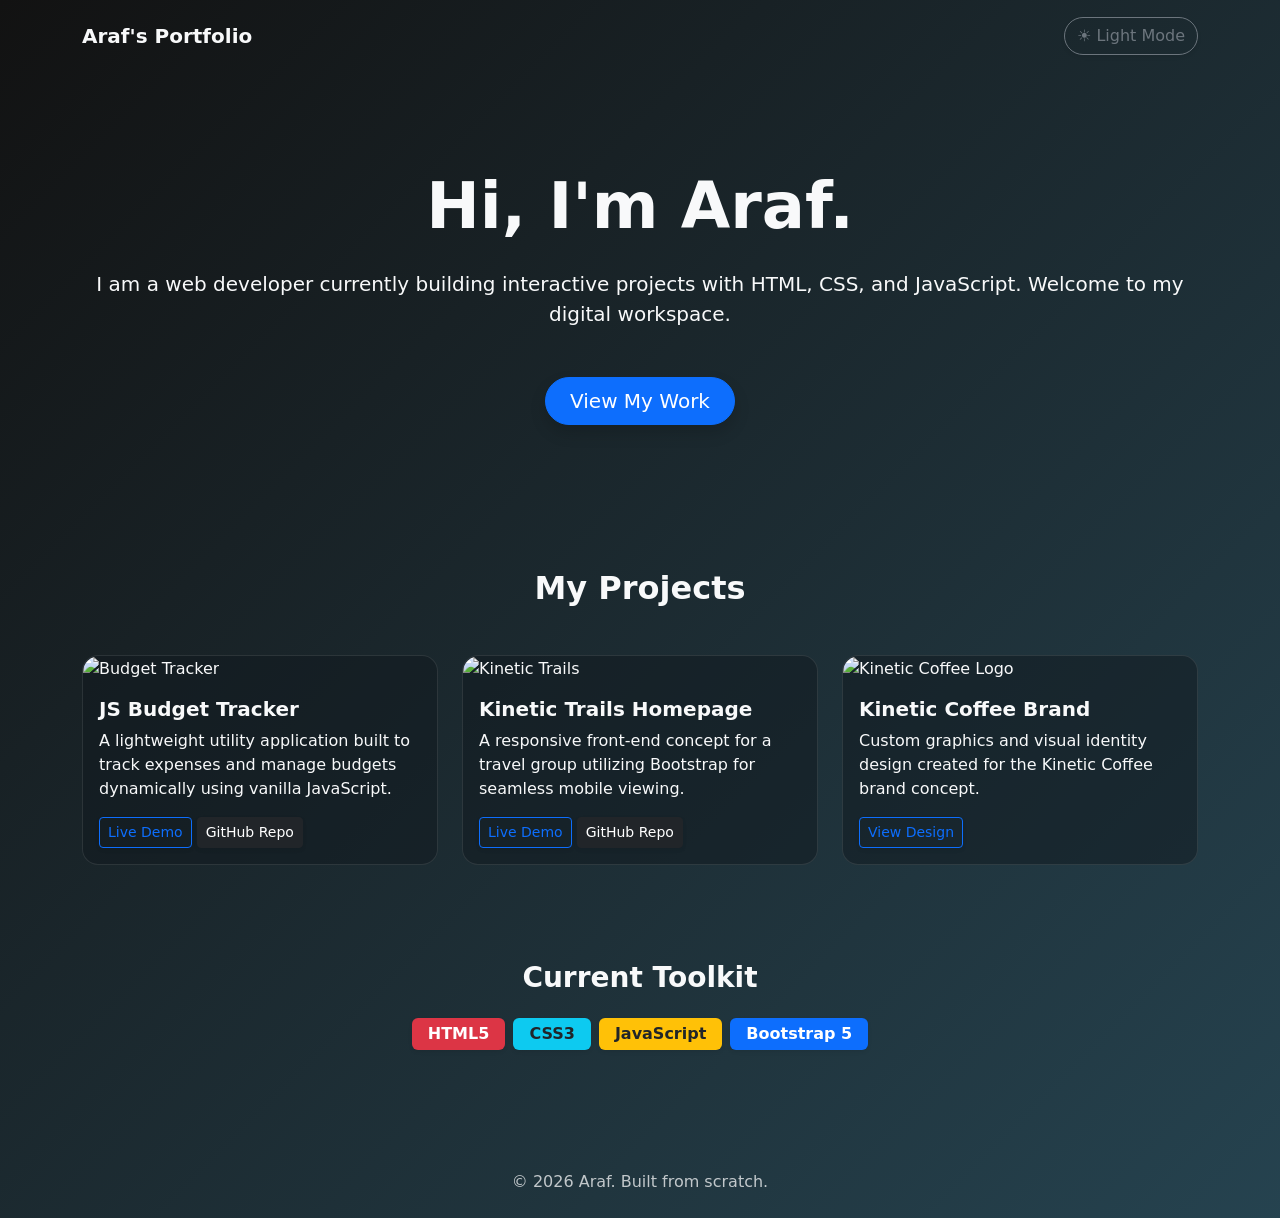
==== index.html @ af76c098 "added the main index, css, js. I also used bootstrap for mobile viewing experience. This is the firs" ====
<!DOCTYPE html>
<html lang="en" data-theme="dark">
<head>
    <meta charset="UTF-8">
    <meta name="viewport" content="width=device-width, initial-width=1.0">
    <title>Araf | Web Developer</title>
    <link href="https://cdn.jsdelivr.net/npm/bootstrap@5.3.0/dist/css/bootstrap.min.css" rel="stylesheet">
    <link rel="stylesheet" href="style.css">
</head>
<body>

    <nav class="navbar navbar-expand-lg py-3 hidden">
        <div class="container">
            <a class="navbar-brand fw-bold" href="#">Araf's Portfolio</a>
            <button id="theme-toggle" class="btn btn-outline-secondary rounded-pill shadow-sm">
                ☀️ Light Mode
            </button>
        </div>
    </nav>

    <header class="container text-center py-5 my-5 hidden">
        <h1 class="display-3 fw-bold mb-4">Hi, I'm Araf.</h1>
        <p class="lead mb-5">I am a web developer currently building interactive projects with HTML, CSS, and JavaScript. Welcome to my digital workspace.</p>
        <a href="#projects" class="btn btn-primary btn-lg rounded-pill px-4 shadow">View My Work</a>
    </header>

    <section id="projects" class="container py-5">
        <h2 class="text-center mb-5 fw-bold hidden">My Projects</h2>
        <div class="row g-4">
            
            <div class="col-md-4 hidden">
                <div class="card glass-card h-100 border-0">
                    <div class="hover-img">
                        <img src="https://via.placeholder.com/400x250" class="card-img-top" alt="Budget Tracker">
                    </div>
                    <div class="card-body d-flex flex-column">
                        <h5 class="card-title fw-bold">JS Budget Tracker</h5>
                        <p class="card-text">A lightweight utility application built to track expenses and manage budgets dynamically using vanilla JavaScript.</p>
                        <div class="mt-auto">
                            <a href="#" class="btn btn-sm btn-outline-primary shadow-sm">Live Demo</a>
                            <a href="#" class="btn btn-sm btn-dark shadow-sm">GitHub Repo</a>
                        </div>
                    </div>
                </div>
            </div>

            <div class="col-md-4 hidden">
                <div class="card glass-card h-100 border-0">
                    <div class="hover-img">
                        <img src="https://via.placeholder.com/400x250" class="card-img-top" alt="Kinetic Trails">
                    </div>
                    <div class="card-body d-flex flex-column">
                        <h5 class="card-title fw-bold">Kinetic Trails Homepage</h5>
                        <p class="card-text">A responsive front-end concept for a travel group utilizing Bootstrap for seamless mobile viewing.</p>
                        <div class="mt-auto">
                            <a href="#" class="btn btn-sm btn-outline-primary shadow-sm">Live Demo</a>
                            <a href="#" class="btn btn-sm btn-dark shadow-sm">GitHub Repo</a>
                        </div>
                    </div>
                </div>
            </div>

            <div class="col-md-4 hidden">
                <div class="card glass-card h-100 border-0">
                    <div class="hover-img">
                        <img src="https://via.placeholder.com/400x250" class="card-img-top" alt="Kinetic Coffee Logo">
                    </div>
                    <div class="card-body d-flex flex-column">
                        <h5 class="card-title fw-bold">Kinetic Coffee Brand</h5>
                        <p class="card-text">Custom graphics and visual identity design created for the Kinetic Coffee brand concept.</p>
                        <div class="mt-auto">
                            <a href="#" class="btn btn-sm btn-outline-primary shadow-sm">View Design</a>
                        </div>
                    </div>
                </div>
            </div>

        </div>
    </section>

    <section class="container text-center py-5 mb-5 hidden">
        <h3 class="fw-bold mb-4">Current Toolkit</h3>
        <div class="d-flex justify-content-center flex-wrap gap-2">
            <span class="badge bg-danger fs-6 py-2 px-3 shadow-sm">HTML5</span>
            <span class="badge bg-info text-dark fs-6 py-2 px-3 shadow-sm">CSS3</span>
            <span class="badge bg-warning text-dark fs-6 py-2 px-3 shadow-sm">JavaScript</span>
            <span class="badge bg-primary fs-6 py-2 px-3 shadow-sm">Bootstrap 5</span>
        </div>
    </section>

    <footer class="text-center py-4 hidden">
        <p class="mb-0 opacity-75">&copy; 2026 Araf. Built from scratch.</p>
    </footer>

    <script src="https://cdn.jsdelivr.net/npm/bootstrap@5.3.0/dist/js/bootstrap.bundle.min.js"></script>
    <script src="script.js"></script>
</body>
</html>
---- style.css ----
/* CSS Variables for Light & Dark Mode */
:root {
    --bg-gradient: linear-gradient(-45deg, #e0eafc, #cfdef3, #f5f7fa, #c3cfe2);
    --text-color: #212529;
    --glass-bg: rgba(255, 255, 255, 0.4);
    --glass-border: rgba(255, 255, 255, 0.6);
    --nav-brand: #212529;
}

[data-theme="dark"] {
    --bg-gradient: linear-gradient(-45deg, #0f2027, #203a43, #2c5364, #121212);
    --text-color: #f8f9fa;
    --glass-bg: rgba(16, 25, 30, 0.5);
    --glass-border: rgba(255, 255, 255, 0.1);
    --nav-brand: #f8f9fa;
}

/* Base Body Styles */
body {
    background: var(--bg-gradient);
    background-size: 400% 400%;
    animation: gradientBG 15s ease infinite;
    color: var(--text-color);
    font-family: 'Inter', system-ui, sans-serif;
    transition: background 0.5s ease, color 0.5s ease;
    min-height: 100vh;
    overflow-x: hidden;
}

@keyframes gradientBG {
    0% { background-position: 0% 50%; }
    50% { background-position: 100% 50%; }
    100% { background-position: 0% 50%; }
}

.navbar-brand {
    color: var(--nav-brand) !important;
}

/* Glassmorphism Cards */
.glass-card {
    background: var(--glass-bg);
    backdrop-filter: blur(12px);
    -webkit-backdrop-filter: blur(12px);
    border: 1px solid var(--glass-border) !important;
    border-radius: 16px;
    color: var(--text-color);
    transition: transform 0.4s cubic-bezier(0.175, 0.885, 0.32, 1.275), box-shadow 0.4s ease;
}

/* Hover Micro-interactions */
.glass-card:hover {
    transform: translateY(-12px);
    box-shadow: 0 20px 30px rgba(0, 0, 0, 0.15);
}

.hover-img {
    overflow: hidden;
    border-radius: 16px 16px 0 0;
}

.hover-img img {
    transition: transform 0.6s ease;
}

.glass-card:hover .hover-img img {
    transform: scale(1.08);
}

/* Scroll Reveal Classes */
.hidden {
    opacity: 0;
    filter: blur(4px);
    transform: translateY(40px);
    transition: all 0.8s cubic-bezier(0.5, 0, 0, 1);
}

.show {
    opacity: 1;
    filter: blur(0);
    transform: translateY(0);
}

/* Staggered transition delays for grid items */
.row .col-md-4:nth-child(2) { transition-delay: 200ms; }
.row .col-md-4:nth-child(3) { transition-delay: 400ms; }
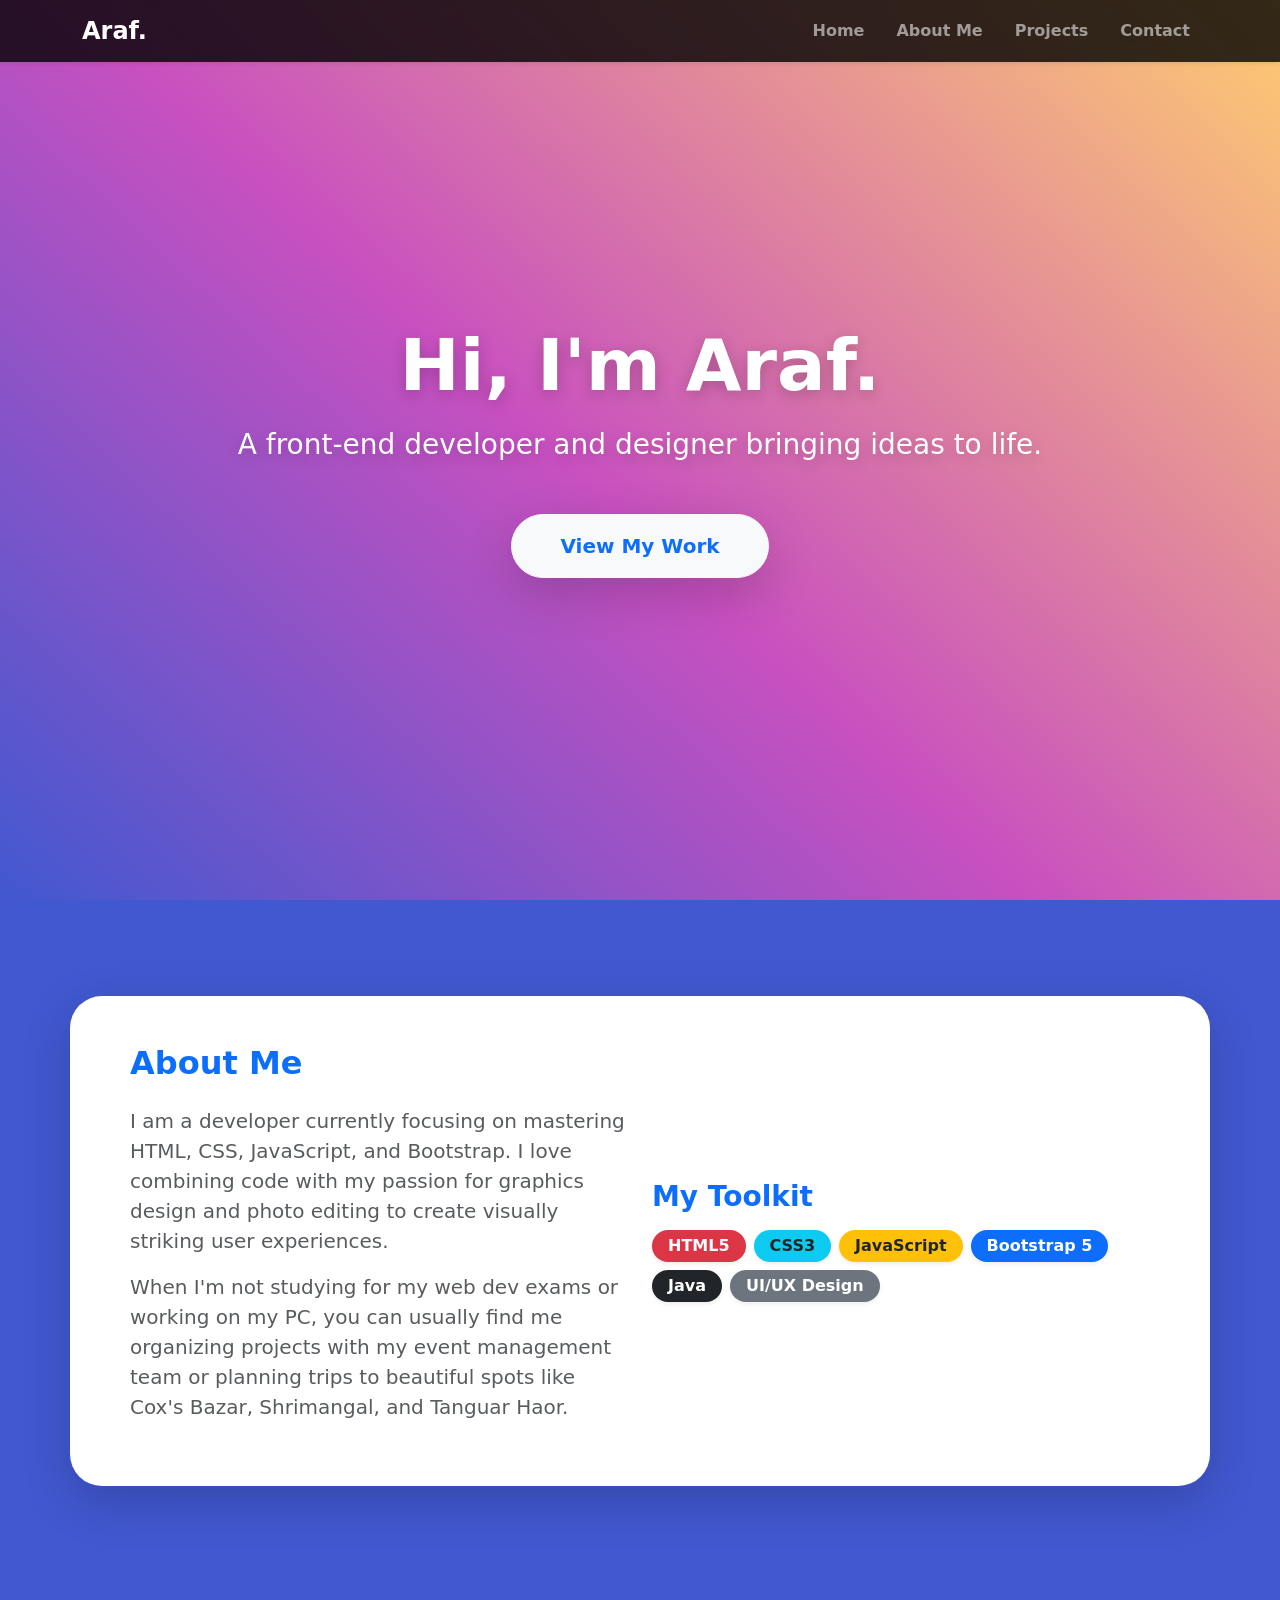
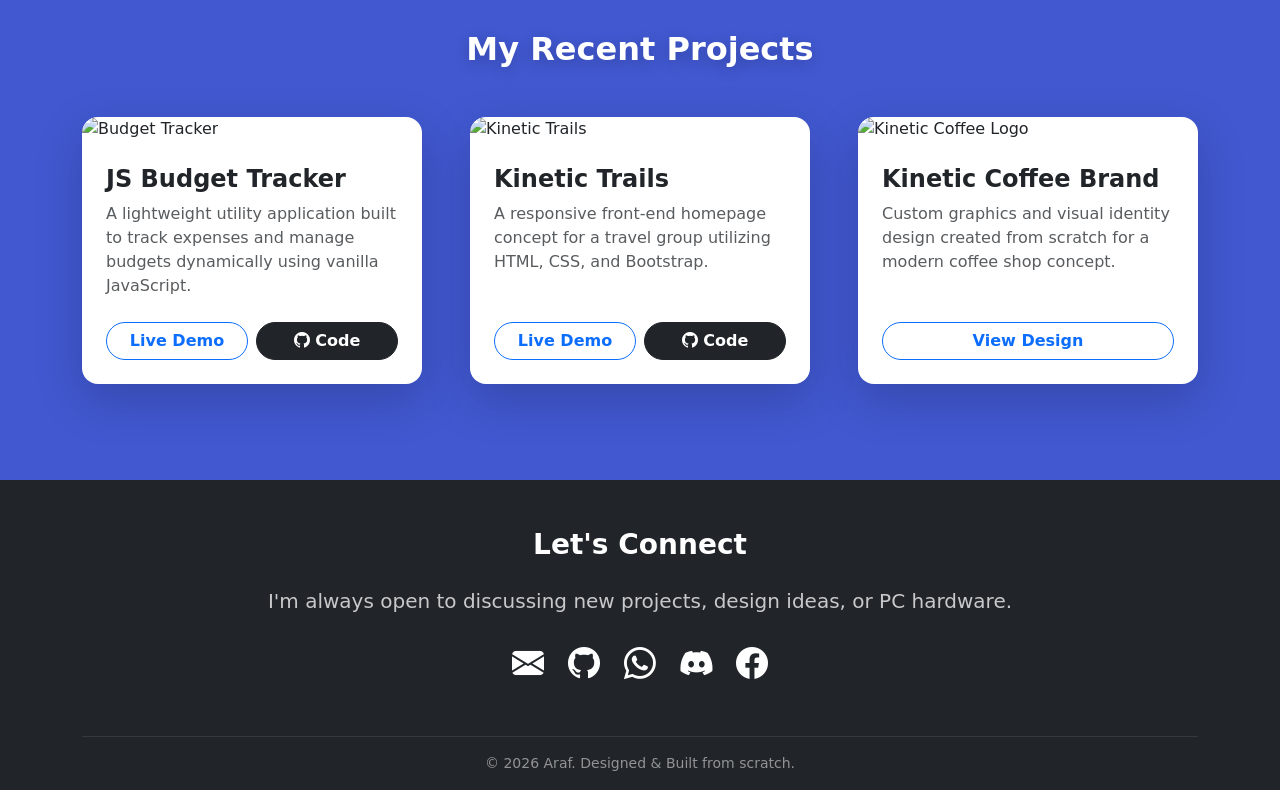
==== commit 678576ec: "added a fallback protocol. replace the whole animated design for optimization and better performance" ====
--- a/index.html
+++ b/index.html
@@ -1,75 +1,109 @@
 <!DOCTYPE html>
-<html lang="en" data-theme="dark">
+<html lang="en">
 <head>
     <meta charset="UTF-8">
-    <meta name="viewport" content="width=device-width, initial-width=1.0">
+    <meta name="viewport" content="width=device-width, initial-scale=1.0">
     <title>Araf | Web Developer</title>
     <link href="https://cdn.jsdelivr.net/npm/bootstrap@5.3.0/dist/css/bootstrap.min.css" rel="stylesheet">
+    <link rel="stylesheet" href="https://cdn.jsdelivr.net/npm/bootstrap-icons@1.11.1/font/bootstrap-icons.css">
     <link rel="stylesheet" href="style.css">
 </head>
 <body>
 
-    <nav class="navbar navbar-expand-lg py-3 hidden">
+    <nav class="navbar navbar-expand-lg navbar-dark fixed-top custom-nav shadow-sm">
         <div class="container">
-            <a class="navbar-brand fw-bold" href="#">Araf's Portfolio</a>
-            <button id="theme-toggle" class="btn btn-outline-secondary rounded-pill shadow-sm">
-                ☀️ Light Mode
+            <a class="navbar-brand fw-bold fs-4" href="#home">Araf.</a>
+            <button class="navbar-toggler" type="button" data-bs-toggle="collapse" data-bs-target="#navbarNav">
+                <span class="navbar-toggler-icon"></span>
             </button>
+            <div class="collapse navbar-collapse justify-content-end" id="navbarNav">
+                <ul class="navbar-nav gap-3 fw-semibold">
+                    <li class="nav-item"><a class="nav-link" href="#home">Home</a></li>
+                    <li class="nav-item"><a class="nav-link" href="#about">About Me</a></li>
+                    <li class="nav-item"><a class="nav-link" href="#projects">Projects</a></li>
+                    <li class="nav-item"><a class="nav-link" href="#contact">Contact</a></li>
+                </ul>
+            </div>
         </div>
     </nav>
 
-    <header class="container text-center py-5 my-5 hidden">
-        <h1 class="display-3 fw-bold mb-4">Hi, I'm Araf.</h1>
-        <p class="lead mb-5">I am a web developer currently building interactive projects with HTML, CSS, and JavaScript. Welcome to my digital workspace.</p>
-        <a href="#projects" class="btn btn-primary btn-lg rounded-pill px-4 shadow">View My Work</a>
+    <header id="home" class="container text-center text-white min-vh-100 d-flex flex-column justify-content-center align-items-center hidden">
+        <h1 class="display-2 fw-bolder mb-3 text-shadow">Hi, I'm Araf.</h1>
+        <p class="lead fs-3 mb-5 fw-medium text-shadow">A front-end developer and designer bringing ideas to life.</p>
+        <a href="#projects" class="btn btn-light btn-lg rounded-pill px-5 py-3 fw-bold text-primary shadow-lg hover-btn">View My Work</a>
     </header>
 
-    <section id="projects" class="container py-5">
-        <h2 class="text-center mb-5 fw-bold hidden">My Projects</h2>
-        <div class="row g-4">
+    <section id="about" class="container py-5 my-5 hidden">
+        <div class="row bg-white rounded-5 shadow-lg p-5 align-items-center">
+            <div class="col-lg-6 mb-4 mb-lg-0">
+                <h2 class="fw-bold mb-4 text-primary">About Me</h2>
+                <p class="fs-5 text-muted">
+                    I am a developer currently focusing on mastering HTML, CSS, JavaScript, and Bootstrap. I love combining code with my passion for graphics design and photo editing to create visually striking user experiences.
+                </p>
+                <p class="fs-5 text-muted">
+                    When I'm not studying for my web dev exams or working on my PC, you can usually find me organizing projects with my event management team or planning trips to beautiful spots like Cox's Bazar, Shrimangal, and Tanguar Haor.
+                </p>
+            </div>
+            <div class="col-lg-6">
+                <h3 class="fw-bold mb-3 text-primary">My Toolkit</h3>
+                <div class="d-flex flex-wrap gap-2">
+                    <span class="badge bg-danger fs-6 py-2 px-3 shadow-sm rounded-pill">HTML5</span>
+                    <span class="badge bg-info text-dark fs-6 py-2 px-3 shadow-sm rounded-pill">CSS3</span>
+                    <span class="badge bg-warning text-dark fs-6 py-2 px-3 shadow-sm rounded-pill">JavaScript</span>
+                    <span class="badge bg-primary fs-6 py-2 px-3 shadow-sm rounded-pill">Bootstrap 5</span>
+                    <span class="badge bg-dark fs-6 py-2 px-3 shadow-sm rounded-pill">Java</span>
+                    <span class="badge bg-secondary fs-6 py-2 px-3 shadow-sm rounded-pill">UI/UX Design</span>
+                </div>
+            </div>
+        </div>
+    </section>
+
+    <section id="projects" class="container py-5 my-5">
+        <h2 class="text-center mb-5 fw-bold text-white text-shadow hidden">My Recent Projects</h2>
+        <div class="row g-5">
             
             <div class="col-md-4 hidden">
-                <div class="card glass-card h-100 border-0">
+                <div class="card project-card h-100 border-0 rounded-4 shadow-lg overflow-hidden">
                     <div class="hover-img">
-                        <img src="https://via.placeholder.com/400x250" class="card-img-top" alt="Budget Tracker">
+                        <img src="https://via.placeholder.com/600x400/FF5E7E/ffffff?text=Budget+Tracker" class="card-img-top" alt="Budget Tracker">
                     </div>
-                    <div class="card-body d-flex flex-column">
-                        <h5 class="card-title fw-bold">JS Budget Tracker</h5>
-                        <p class="card-text">A lightweight utility application built to track expenses and manage budgets dynamically using vanilla JavaScript.</p>
-                        <div class="mt-auto">
-                            <a href="#" class="btn btn-sm btn-outline-primary shadow-sm">Live Demo</a>
-                            <a href="#" class="btn btn-sm btn-dark shadow-sm">GitHub Repo</a>
+                    <div class="card-body d-flex flex-column p-4">
+                        <h5 class="card-title fw-bold fs-4">JS Budget Tracker</h5>
+                        <p class="card-text text-muted mb-4">A lightweight utility application built to track expenses and manage budgets dynamically using vanilla JavaScript.</p>
+                        <div class="mt-auto d-flex gap-2">
+                            <a href="#" class="btn btn-outline-primary fw-bold rounded-pill w-100">Live Demo</a>
+                            <a href="#" class="btn btn-dark fw-bold rounded-pill w-100"><i class="bi bi-github"></i> Code</a>
                         </div>
                     </div>
                 </div>
             </div>
 
             <div class="col-md-4 hidden">
-                <div class="card glass-card h-100 border-0">
+                <div class="card project-card h-100 border-0 rounded-4 shadow-lg overflow-hidden">
                     <div class="hover-img">
-                        <img src="https://via.placeholder.com/400x250" class="card-img-top" alt="Kinetic Trails">
+                        <img src="https://via.placeholder.com/600x400/00C9FF/ffffff?text=Kinetic+Trails" class="card-img-top" alt="Kinetic Trails">
                     </div>
-                    <div class="card-body d-flex flex-column">
-                        <h5 class="card-title fw-bold">Kinetic Trails Homepage</h5>
-                        <p class="card-text">A responsive front-end concept for a travel group utilizing Bootstrap for seamless mobile viewing.</p>
-                        <div class="mt-auto">
-                            <a href="#" class="btn btn-sm btn-outline-primary shadow-sm">Live Demo</a>
-                            <a href="#" class="btn btn-sm btn-dark shadow-sm">GitHub Repo</a>
+                    <div class="card-body d-flex flex-column p-4">
+                        <h5 class="card-title fw-bold fs-4">Kinetic Trails</h5>
+                        <p class="card-text text-muted mb-4">A responsive front-end homepage concept for a travel group utilizing HTML, CSS, and Bootstrap.</p>
+                        <div class="mt-auto d-flex gap-2">
+                            <a href="#" class="btn btn-outline-primary fw-bold rounded-pill w-100">Live Demo</a>
+                            <a href="#" class="btn btn-dark fw-bold rounded-pill w-100"><i class="bi bi-github"></i> Code</a>
                         </div>
                     </div>
                 </div>
             </div>
 
             <div class="col-md-4 hidden">
-                <div class="card glass-card h-100 border-0">
+                <div class="card project-card h-100 border-0 rounded-4 shadow-lg overflow-hidden">
                     <div class="hover-img">
-                        <img src="https://via.placeholder.com/400x250" class="card-img-top" alt="Kinetic Coffee Logo">
+                        <img src="https://via.placeholder.com/600x400/FFD700/333333?text=Kinetic+Coffee" class="card-img-top" alt="Kinetic Coffee Logo">
                     </div>
-                    <div class="card-body d-flex flex-column">
-                        <h5 class="card-title fw-bold">Kinetic Coffee Brand</h5>
-                        <p class="card-text">Custom graphics and visual identity design created for the Kinetic Coffee brand concept.</p>
+                    <div class="card-body d-flex flex-column p-4">
+                        <h5 class="card-title fw-bold fs-4">Kinetic Coffee Brand</h5>
+                        <p class="card-text text-muted mb-4">Custom graphics and visual identity design created from scratch for a modern coffee shop concept.</p>
                         <div class="mt-auto">
-                            <a href="#" class="btn btn-sm btn-outline-primary shadow-sm">View Design</a>
+                            <a href="#" class="btn btn-outline-primary fw-bold rounded-pill w-100">View Design</a>
                         </div>
                     </div>
                 </div>
@@ -78,18 +112,22 @@
         </div>
     </section>
 
-    <section class="container text-center py-5 mb-5 hidden">
-        <h3 class="fw-bold mb-4">Current Toolkit</h3>
-        <div class="d-flex justify-content-center flex-wrap gap-2">
-            <span class="badge bg-danger fs-6 py-2 px-3 shadow-sm">HTML5</span>
-            <span class="badge bg-info text-dark fs-6 py-2 px-3 shadow-sm">CSS3</span>
-            <span class="badge bg-warning text-dark fs-6 py-2 px-3 shadow-sm">JavaScript</span>
-            <span class="badge bg-primary fs-6 py-2 px-3 shadow-sm">Bootstrap 5</span>
+    <footer id="contact" class="bg-dark text-white pt-5 pb-3 mt-5">
+        <div class="container text-center hidden">
+            <h3 class="fw-bold mb-4">Let's Connect</h3>
+            <p class="fs-5 mb-4 opacity-75">I'm always open to discussing new projects, design ideas, or PC hardware.</p>
+            
+            <div class="d-flex justify-content-center gap-4 mb-5">
+                <a href="#" class="text-white fs-2 social-icon"><i class="bi bi-envelope-fill"></i></a>
+                <a href="#" class="text-white fs-2 social-icon"><i class="bi bi-github"></i></a>
+                <a href="#" class="text-white fs-2 social-icon"><i class="bi bi-whatsapp"></i></a>
+                <a href="#" class="text-white fs-2 social-icon"><i class="bi bi-discord"></i></a>
+                <a href="#" class="text-white fs-2 social-icon"><i class="bi bi-facebook"></i></a>
+            </div>
+            
+            <hr class="border-secondary mb-3">
+            <p class="mb-0 opacity-50 small">&copy; 2026 Araf. Designed & Built from scratch.</p>
         </div>
-    </section>
-
-    <footer class="text-center py-4 hidden">
-        <p class="mb-0 opacity-75">&copy; 2026 Araf. Built from scratch.</p>
     </footer>
 
     <script src="https://cdn.jsdelivr.net/npm/bootstrap@5.3.0/dist/js/bootstrap.bundle.min.js"></script>
--- a/style.css
+++ b/style.css
@@ -1,83 +1,98 @@
-/* CSS Variables for Light & Dark Mode */
-:root {
-    --bg-gradient: linear-gradient(-45deg, #e0eafc, #cfdef3, #f5f7fa, #c3cfe2);
-    --text-color: #212529;
-    --glass-bg: rgba(255, 255, 255, 0.4);
-    --glass-border: rgba(255, 255, 255, 0.6);
-    --nav-brand: #212529;
-}
-
-[data-theme="dark"] {
-    --bg-gradient: linear-gradient(-45deg, #0f2027, #203a43, #2c5364, #121212);
-    --text-color: #f8f9fa;
-    --glass-bg: rgba(16, 25, 30, 0.5);
-    --glass-border: rgba(255, 255, 255, 0.1);
-    --nav-brand: #f8f9fa;
-}
-
-/* Base Body Styles */
+/* Vibrant Static Background */
 body {
-    background: var(--bg-gradient);
-    background-size: 400% 400%;
-    animation: gradientBG 15s ease infinite;
-    color: var(--text-color);
+    background-color: #4158D0;
+    background-image: linear-gradient(43deg, #4158D0 0%, #C850C0 46%, #FFCC70 100%);
+    background-attachment: fixed;
     font-family: 'Inter', system-ui, sans-serif;
-    transition: background 0.5s ease, color 0.5s ease;
-    min-height: 100vh;
     overflow-x: hidden;
 }
 
-@keyframes gradientBG {
-    0% { background-position: 0% 50%; }
-    50% { background-position: 100% 50%; }
-    100% { background-position: 0% 50%; }
+/* Typography Utilities */
+.text-shadow {
+    text-shadow: 0 4px 15px rgba(0,0,0,0.2);
 }
 
-.navbar-brand {
-    color: var(--nav-brand) !important;
+/* Navbar Customization */
+.custom-nav {
+    background: rgba(0, 0, 0, 0.8);
+    backdrop-filter: blur(10px); 
+    /* Added transform to the transition list for smooth sliding */
+    transition: transform 0.3s ease-in-out, background 0.3s ease; 
 }
 
-/* Glassmorphism Cards */
-.glass-card {
-    background: var(--glass-bg);
-    backdrop-filter: blur(12px);
-    -webkit-backdrop-filter: blur(12px);
-    border: 1px solid var(--glass-border) !important;
-    border-radius: 16px;
-    color: var(--text-color);
+/* New class to hide the navbar */
+.nav-hidden {
+    transform: translateY(-100%);
+}
+
+.nav-link {
+    transition: color 0.3s ease;
+}
+
+.nav-link:hover {
+    color: #FFCC70 !important;
+}
+
+.nav-link {
+    transition: color 0.3s ease;
+}
+
+.nav-link:hover {
+    color: #FFCC70 !important;
+}
+
+/* Buttons */
+.hover-btn {
+    transition: transform 0.3s ease, box-shadow 0.3s ease;
+}
+
+.hover-btn:hover {
+    transform: translateY(-5px);
+    box-shadow: 0 15px 25px rgba(0,0,0,0.3) !important;
+}
+
+/* Project Cards */
+.project-card {
     transition: transform 0.4s cubic-bezier(0.175, 0.885, 0.32, 1.275), box-shadow 0.4s ease;
 }
 
-/* Hover Micro-interactions */
-.glass-card:hover {
-    transform: translateY(-12px);
-    box-shadow: 0 20px 30px rgba(0, 0, 0, 0.15);
+.project-card:hover {
+    transform: translateY(-15px);
+    box-shadow: 0 25px 40px rgba(0,0,0,0.4) !important;
 }
 
 .hover-img {
     overflow: hidden;
-    border-radius: 16px 16px 0 0;
 }
 
 .hover-img img {
     transition: transform 0.6s ease;
 }
 
-.glass-card:hover .hover-img img {
-    transform: scale(1.08);
+.project-card:hover .hover-img img {
+    transform: scale(1.1);
+}
+
+/* Footer Social Icons */
+.social-icon {
+    transition: transform 0.3s ease, color 0.3s ease;
+    display: inline-block;
+}
+
+.social-icon:hover {
+    transform: translateY(-8px);
+    color: #FFCC70 !important;
 }
 
 /* Scroll Reveal Classes */
 .hidden {
     opacity: 0;
-    filter: blur(4px);
-    transform: translateY(40px);
+    transform: translateY(50px);
     transition: all 0.8s cubic-bezier(0.5, 0, 0, 1);
 }
 
 .show {
     opacity: 1;
-    filter: blur(0);
     transform: translateY(0);
 }
 
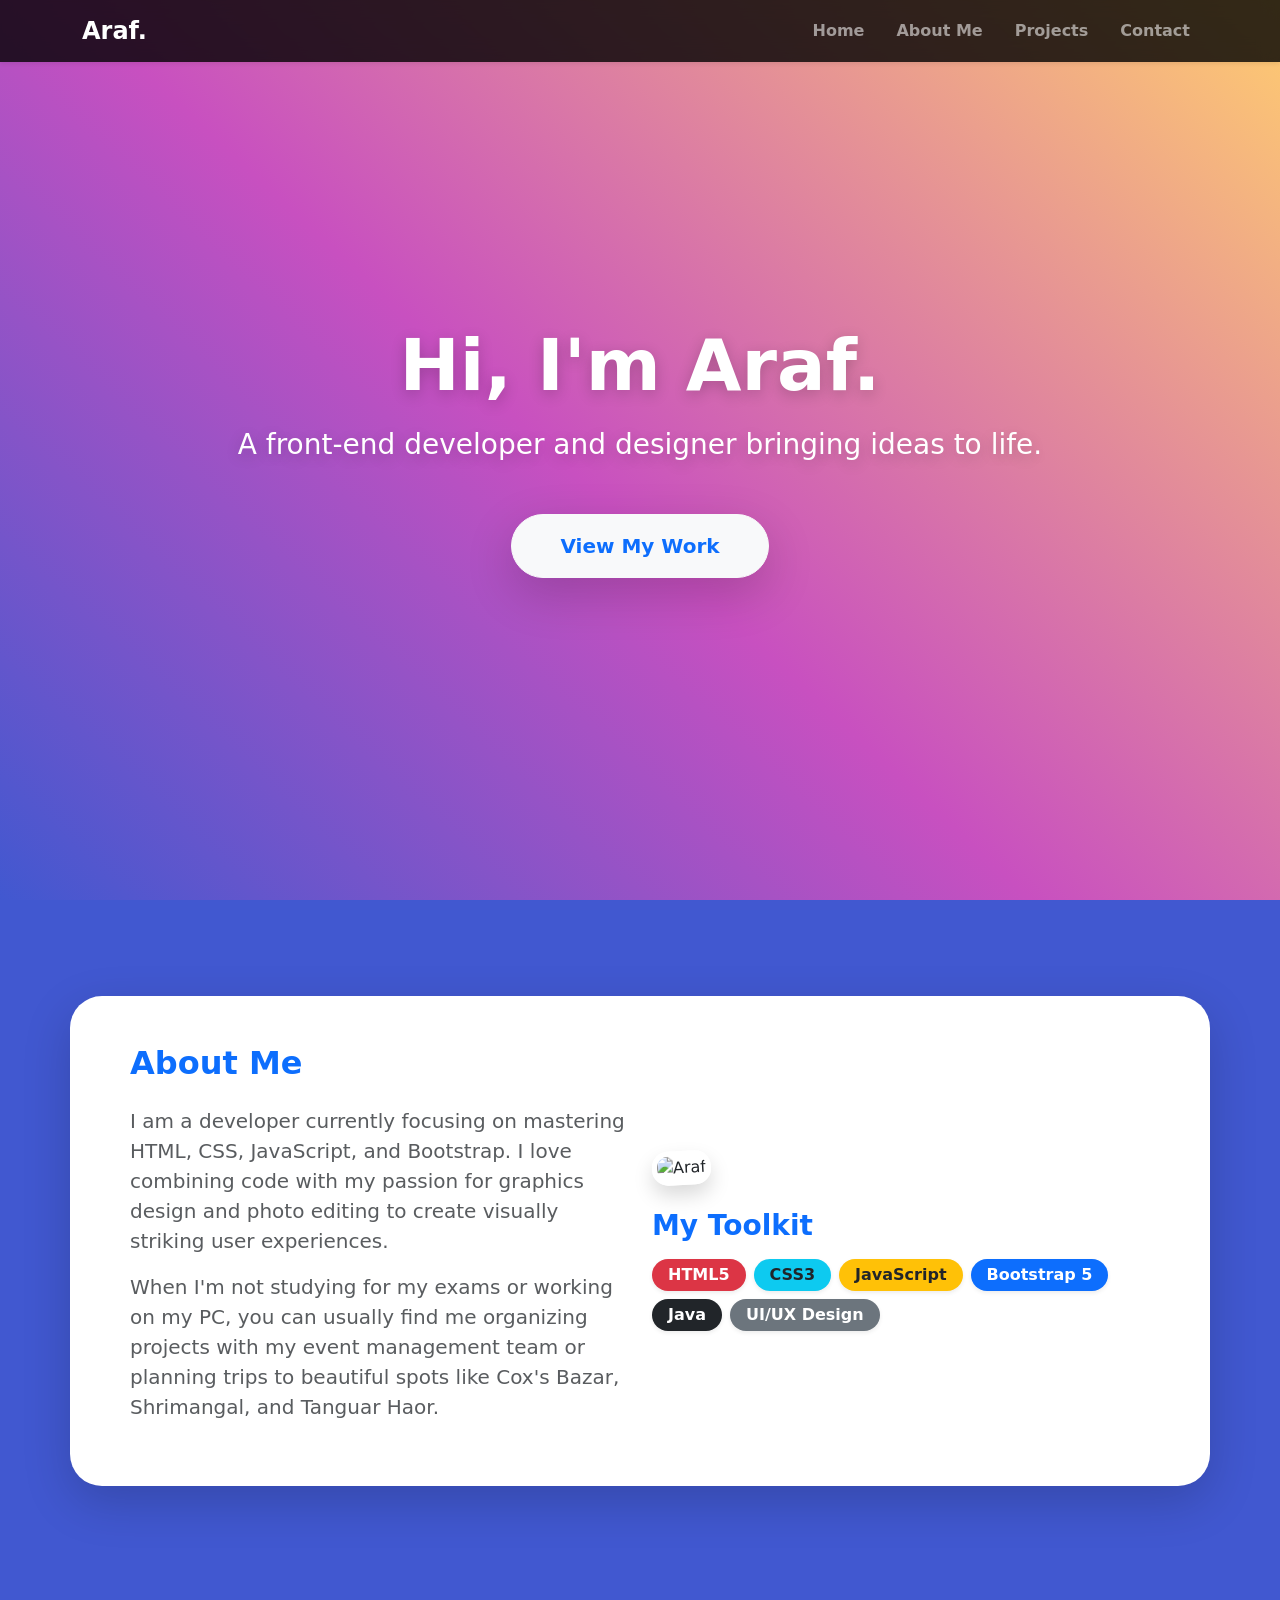
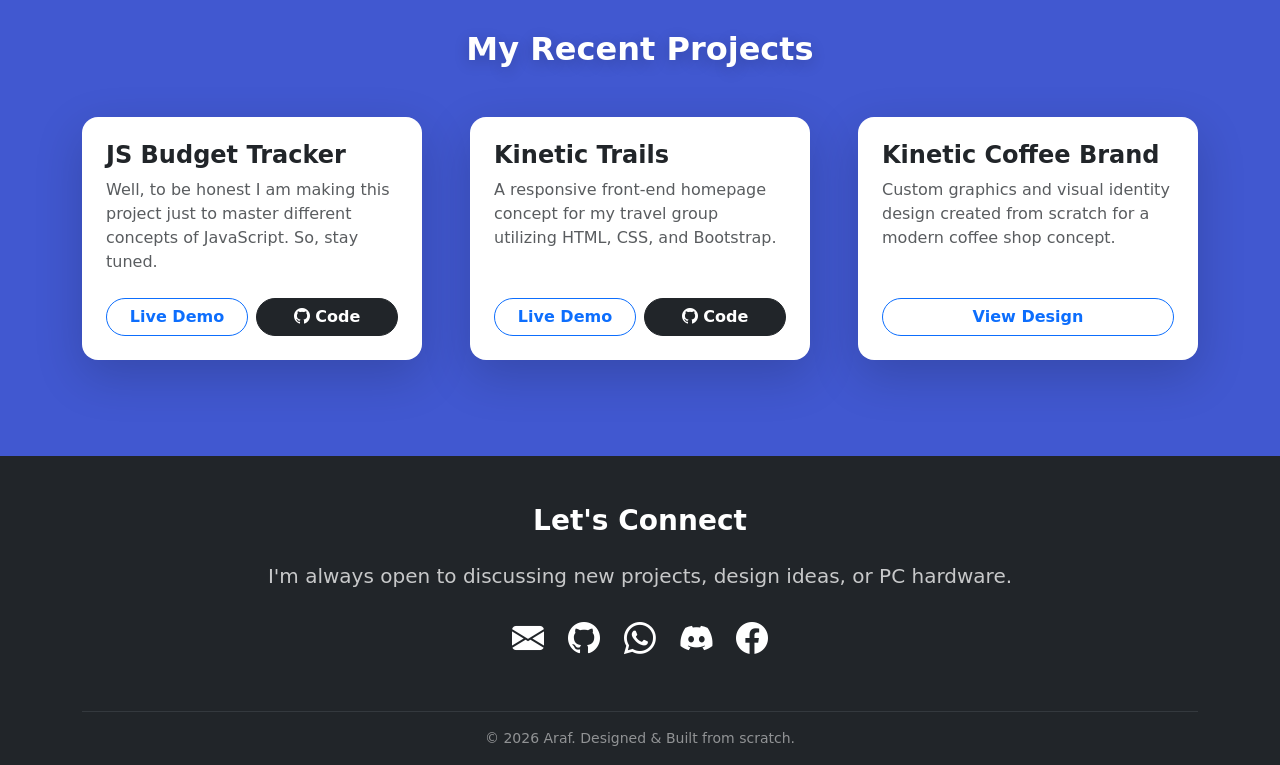
==== commit 0a320853: "added picture, graphics, modified projects" ====
--- a/index.html
+++ b/index.html
@@ -41,12 +41,17 @@
                     I am a developer currently focusing on mastering HTML, CSS, JavaScript, and Bootstrap. I love combining code with my passion for graphics design and photo editing to create visually striking user experiences.
                 </p>
                 <p class="fs-5 text-muted">
-                    When I'm not studying for my web dev exams or working on my PC, you can usually find me organizing projects with my event management team or planning trips to beautiful spots like Cox's Bazar, Shrimangal, and Tanguar Haor.
+                    When I'm not studying for my exams or working on my PC, you can usually find me organizing projects with my event management team or planning trips to beautiful spots like Cox's Bazar, Shrimangal, and Tanguar Haor.
                 </p>
             </div>
             <div class="col-lg-6">
+                
+                <div class="photo-frame mb-4 text-center text-lg-start">
+                    <img src="asset/pics/ar-vD-sp.jpg" alt="Araf" class="img-fluid rounded-4 border border-5 border-white custom-frame">
+                </div>
+
                 <h3 class="fw-bold mb-3 text-primary">My Toolkit</h3>
-                <div class="d-flex flex-wrap gap-2">
+                <div class="d-flex flex-wrap gap-2 justify-content-center justify-content-lg-start">
                     <span class="badge bg-danger fs-6 py-2 px-3 shadow-sm rounded-pill">HTML5</span>
                     <span class="badge bg-info text-dark fs-6 py-2 px-3 shadow-sm rounded-pill">CSS3</span>
                     <span class="badge bg-warning text-dark fs-6 py-2 px-3 shadow-sm rounded-pill">JavaScript</span>
@@ -65,11 +70,11 @@
             <div class="col-md-4 hidden">
                 <div class="card project-card h-100 border-0 rounded-4 shadow-lg overflow-hidden">
                     <div class="hover-img">
-                        <img src="https://via.placeholder.com/600x400/FF5E7E/ffffff?text=Budget+Tracker" class="card-img-top" alt="Budget Tracker">
+                        <!-- <img src="https://via.placeholder.com/600x400/FF5E7E/ffffff?text=Budget+Tracker" class="card-img-top" alt="Budget Tracker"> -->
                     </div>
                     <div class="card-body d-flex flex-column p-4">
                         <h5 class="card-title fw-bold fs-4">JS Budget Tracker</h5>
-                        <p class="card-text text-muted mb-4">A lightweight utility application built to track expenses and manage budgets dynamically using vanilla JavaScript.</p>
+                        <p class="card-text text-muted mb-4"><!--A lightweight utility application built to track expenses and manage budgets dynamically using vanilla JavaScript.-->Well, to be honest I am making this project just to master different concepts of JavaScript. So, stay tuned.</p>
                         <div class="mt-auto d-flex gap-2">
                             <a href="#" class="btn btn-outline-primary fw-bold rounded-pill w-100">Live Demo</a>
                             <a href="#" class="btn btn-dark fw-bold rounded-pill w-100"><i class="bi bi-github"></i> Code</a>
@@ -81,11 +86,11 @@
             <div class="col-md-4 hidden">
                 <div class="card project-card h-100 border-0 rounded-4 shadow-lg overflow-hidden">
                     <div class="hover-img">
-                        <img src="https://via.placeholder.com/600x400/00C9FF/ffffff?text=Kinetic+Trails" class="card-img-top" alt="Kinetic Trails">
+                        <!-- <img src="https://via.placeholder.com/600x400/00C9FF/ffffff?text=Kinetic+Trails" class="card-img-top" alt="Kinetic Trails"> -->
                     </div>
                     <div class="card-body d-flex flex-column p-4">
                         <h5 class="card-title fw-bold fs-4">Kinetic Trails</h5>
-                        <p class="card-text text-muted mb-4">A responsive front-end homepage concept for a travel group utilizing HTML, CSS, and Bootstrap.</p>
+                        <p class="card-text text-muted mb-4">A responsive front-end homepage concept for my travel group utilizing HTML, CSS, and Bootstrap.</p>
                         <div class="mt-auto d-flex gap-2">
                             <a href="#" class="btn btn-outline-primary fw-bold rounded-pill w-100">Live Demo</a>
                             <a href="#" class="btn btn-dark fw-bold rounded-pill w-100"><i class="bi bi-github"></i> Code</a>
@@ -97,7 +102,7 @@
             <div class="col-md-4 hidden">
                 <div class="card project-card h-100 border-0 rounded-4 shadow-lg overflow-hidden">
                     <div class="hover-img">
-                        <img src="https://via.placeholder.com/600x400/FFD700/333333?text=Kinetic+Coffee" class="card-img-top" alt="Kinetic Coffee Logo">
+                        <!-- <img src="https://via.placeholder.com/600x400/FFD700/333333?text=Kinetic+Coffee" class="card-img-top" alt="Kinetic Coffee Logo"> -->
                     </div>
                     <div class="card-body d-flex flex-column p-4">
                         <h5 class="card-title fw-bold fs-4">Kinetic Coffee Brand</h5>
--- a/style.css
+++ b/style.css
@@ -98,4 +98,19 @@
 
 /* Staggered transition delays for grid items */
 .row .col-md-4:nth-child(2) { transition-delay: 200ms; }
-.row .col-md-4:nth-child(3) { transition-delay: 400ms; }+.row .col-md-4:nth-child(3) { transition-delay: 400ms; }
+
+
+
+/* Custom Photo Frame in About Section */
+.custom-frame {
+    box-shadow: 0 10px 20px rgba(0,0,0,0.15) !important;
+    transform: rotate(-3deg);
+    transition: transform 0.4s cubic-bezier(0.175, 0.885, 0.32, 1.275), box-shadow 0.4s ease;
+    max-width: 250px; /* Keeps the photo from getting too huge on big screens */
+}
+
+.custom-frame:hover {
+    transform: rotate(0deg) scale(1.05);
+    box-shadow: 0 15px 25px rgba(0,0,0,0.25) !important;
+}
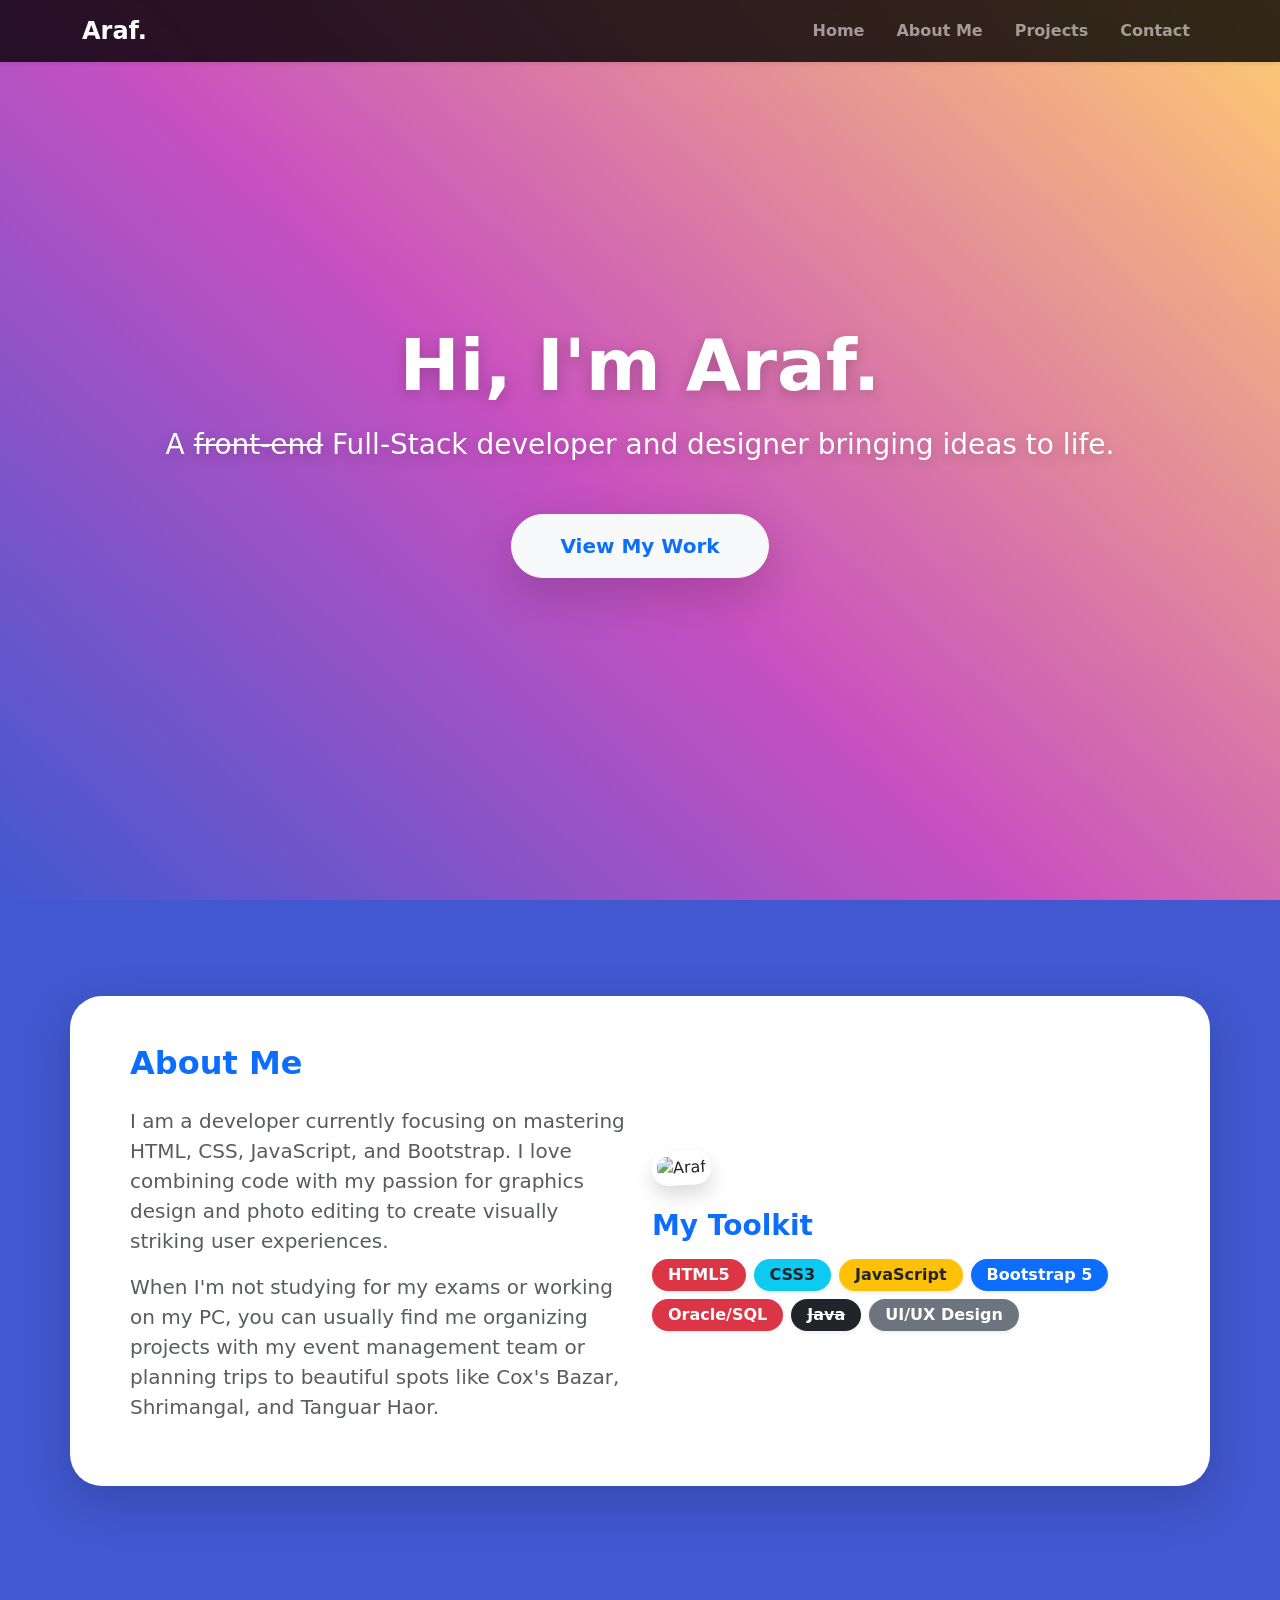
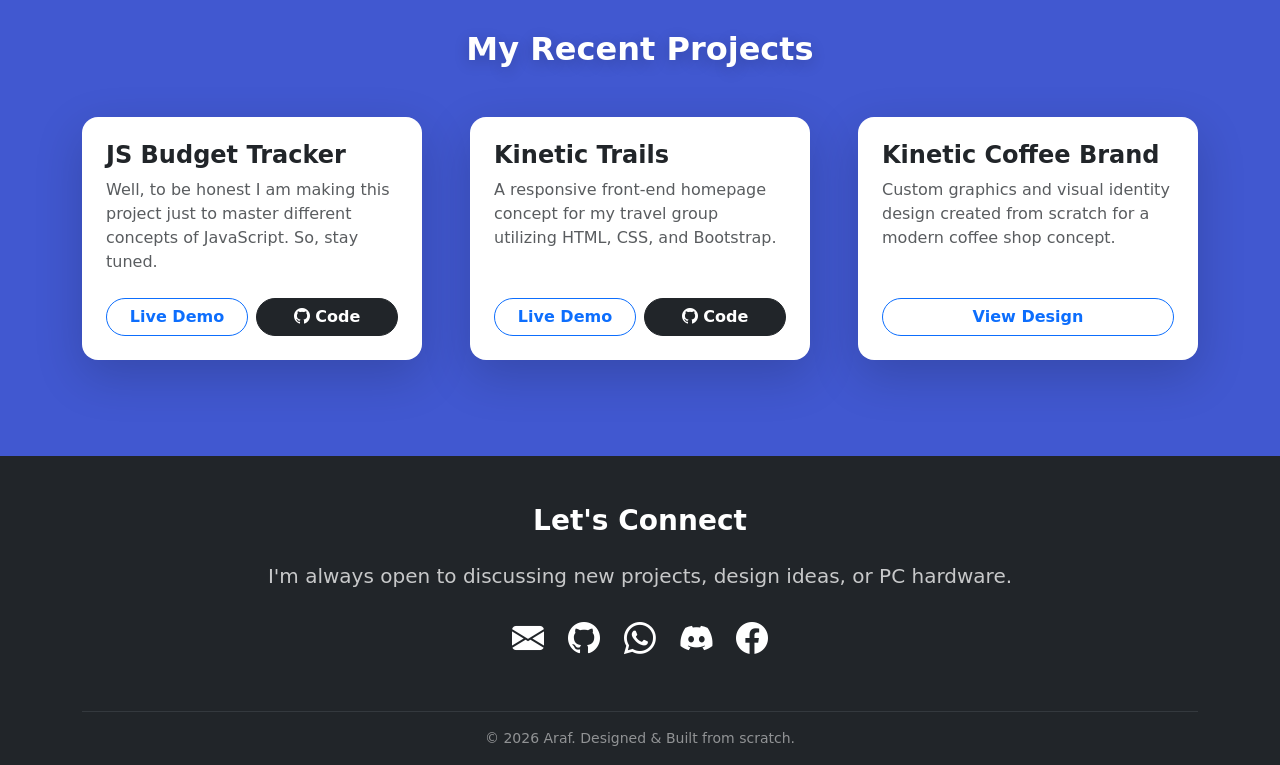
==== commit 3f95764a: "added a new toolkit to index.html, and modified the hero card" ====
--- a/index.html
+++ b/index.html
@@ -29,7 +29,7 @@
 
     <header id="home" class="container text-center text-white min-vh-100 d-flex flex-column justify-content-center align-items-center hidden">
         <h1 class="display-2 fw-bolder mb-3 text-shadow">Hi, I'm Araf.</h1>
-        <p class="lead fs-3 mb-5 fw-medium text-shadow">A front-end developer and designer bringing ideas to life.</p>
+        <p class="lead fs-3 mb-5 fw-medium text-shadow">A <s>front-end</s> Full-Stack developer and designer bringing ideas to life.</p>
         <a href="#projects" class="btn btn-light btn-lg rounded-pill px-5 py-3 fw-bold text-primary shadow-lg hover-btn">View My Work</a>
     </header>
 
@@ -54,9 +54,10 @@
                 <div class="d-flex flex-wrap gap-2 justify-content-center justify-content-lg-start">
                     <span class="badge bg-danger fs-6 py-2 px-3 shadow-sm rounded-pill">HTML5</span>
                     <span class="badge bg-info text-dark fs-6 py-2 px-3 shadow-sm rounded-pill">CSS3</span>
-                    <span class="badge bg-warning text-dark fs-6 py-2 px-3 shadow-sm rounded-pill">JavaScript</span>
+                    <a href="subpages/hw-page.html"><span class="badge bg-warning text-dark fs-6 py-2 px-3 shadow-sm rounded-pill">JavaScript</span></a>
                     <span class="badge bg-primary fs-6 py-2 px-3 shadow-sm rounded-pill">Bootstrap 5</span>
-                    <span class="badge bg-dark fs-6 py-2 px-3 shadow-sm rounded-pill">Java</span>
+                    <span class="badge bg-danger fs-6 py-2 px-3 shadow-sm rounded-pill">Oracle/SQL</span>
+                    <span class="badge bg-dark fs-6 py-2 px-3 shadow-sm rounded-pill"><s>Java</s></span>
                     <span class="badge bg-secondary fs-6 py-2 px-3 shadow-sm rounded-pill">UI/UX Design</span>
                 </div>
             </div>
